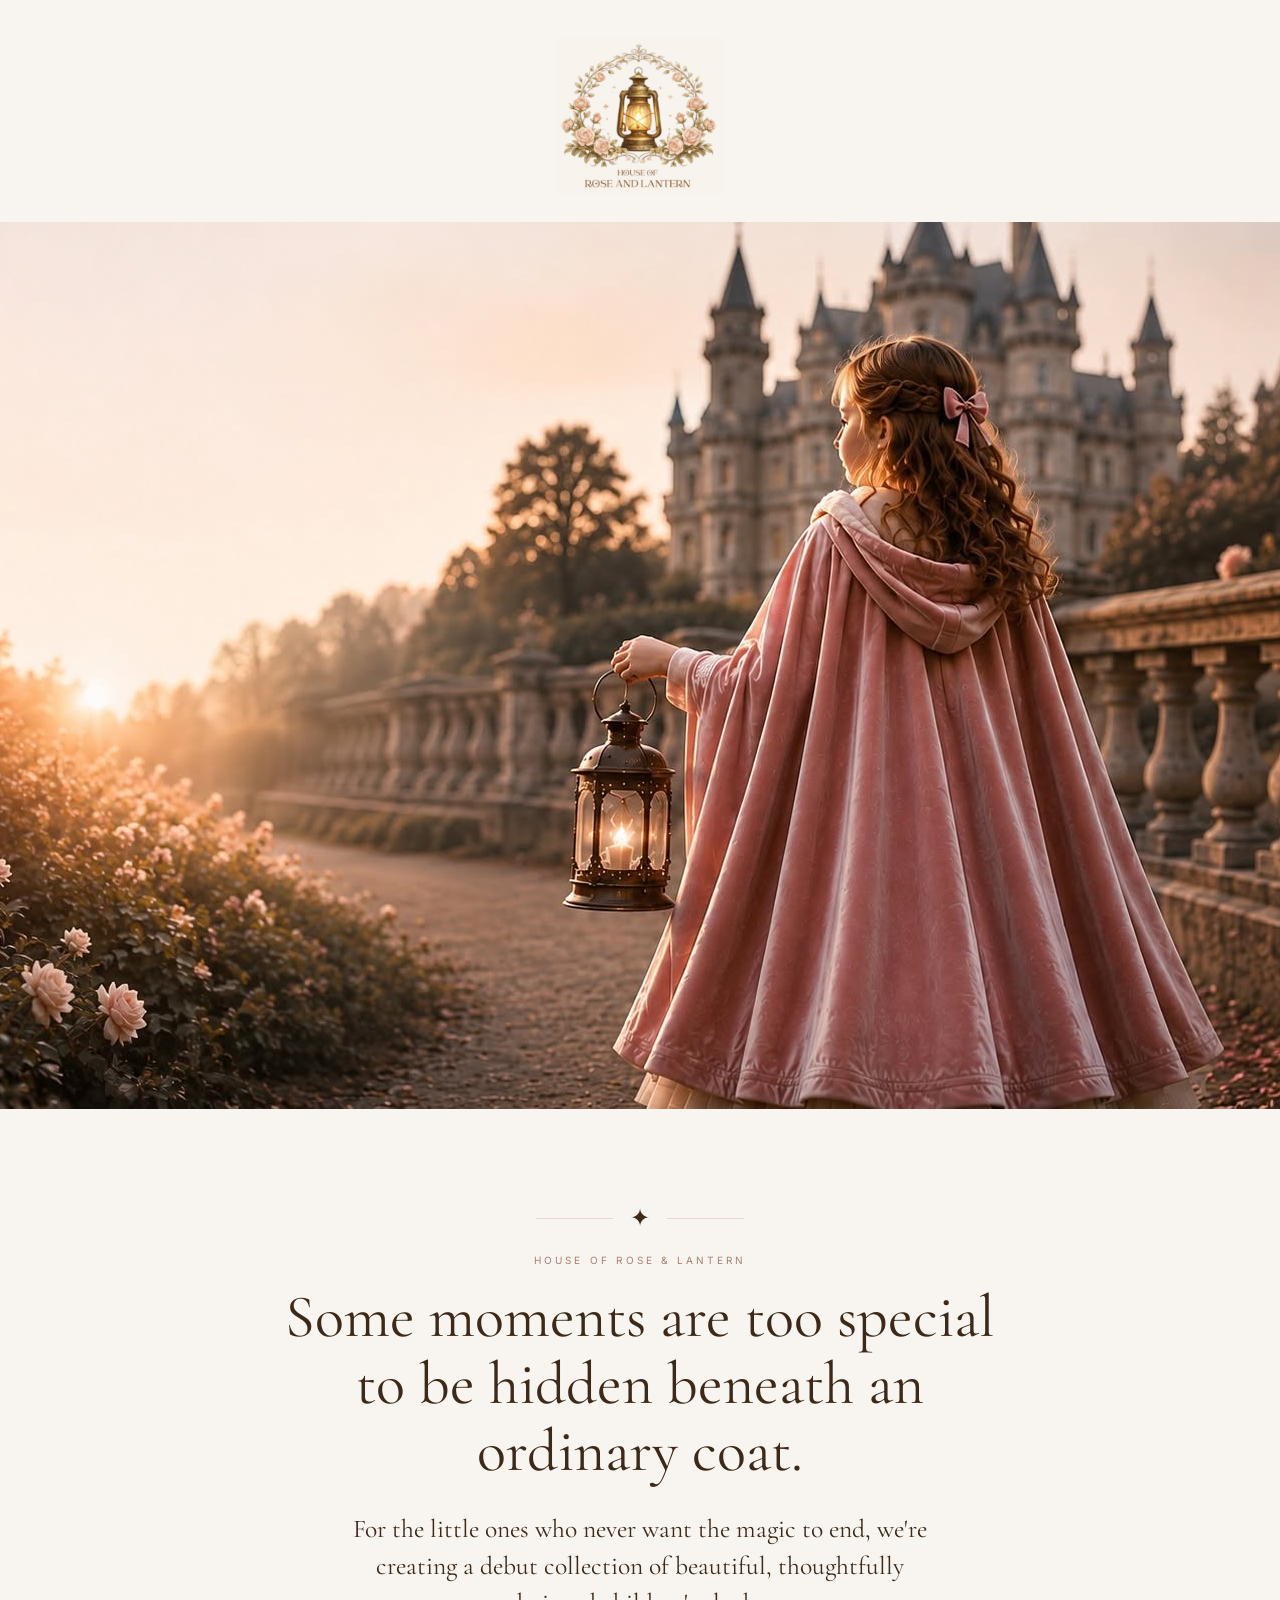
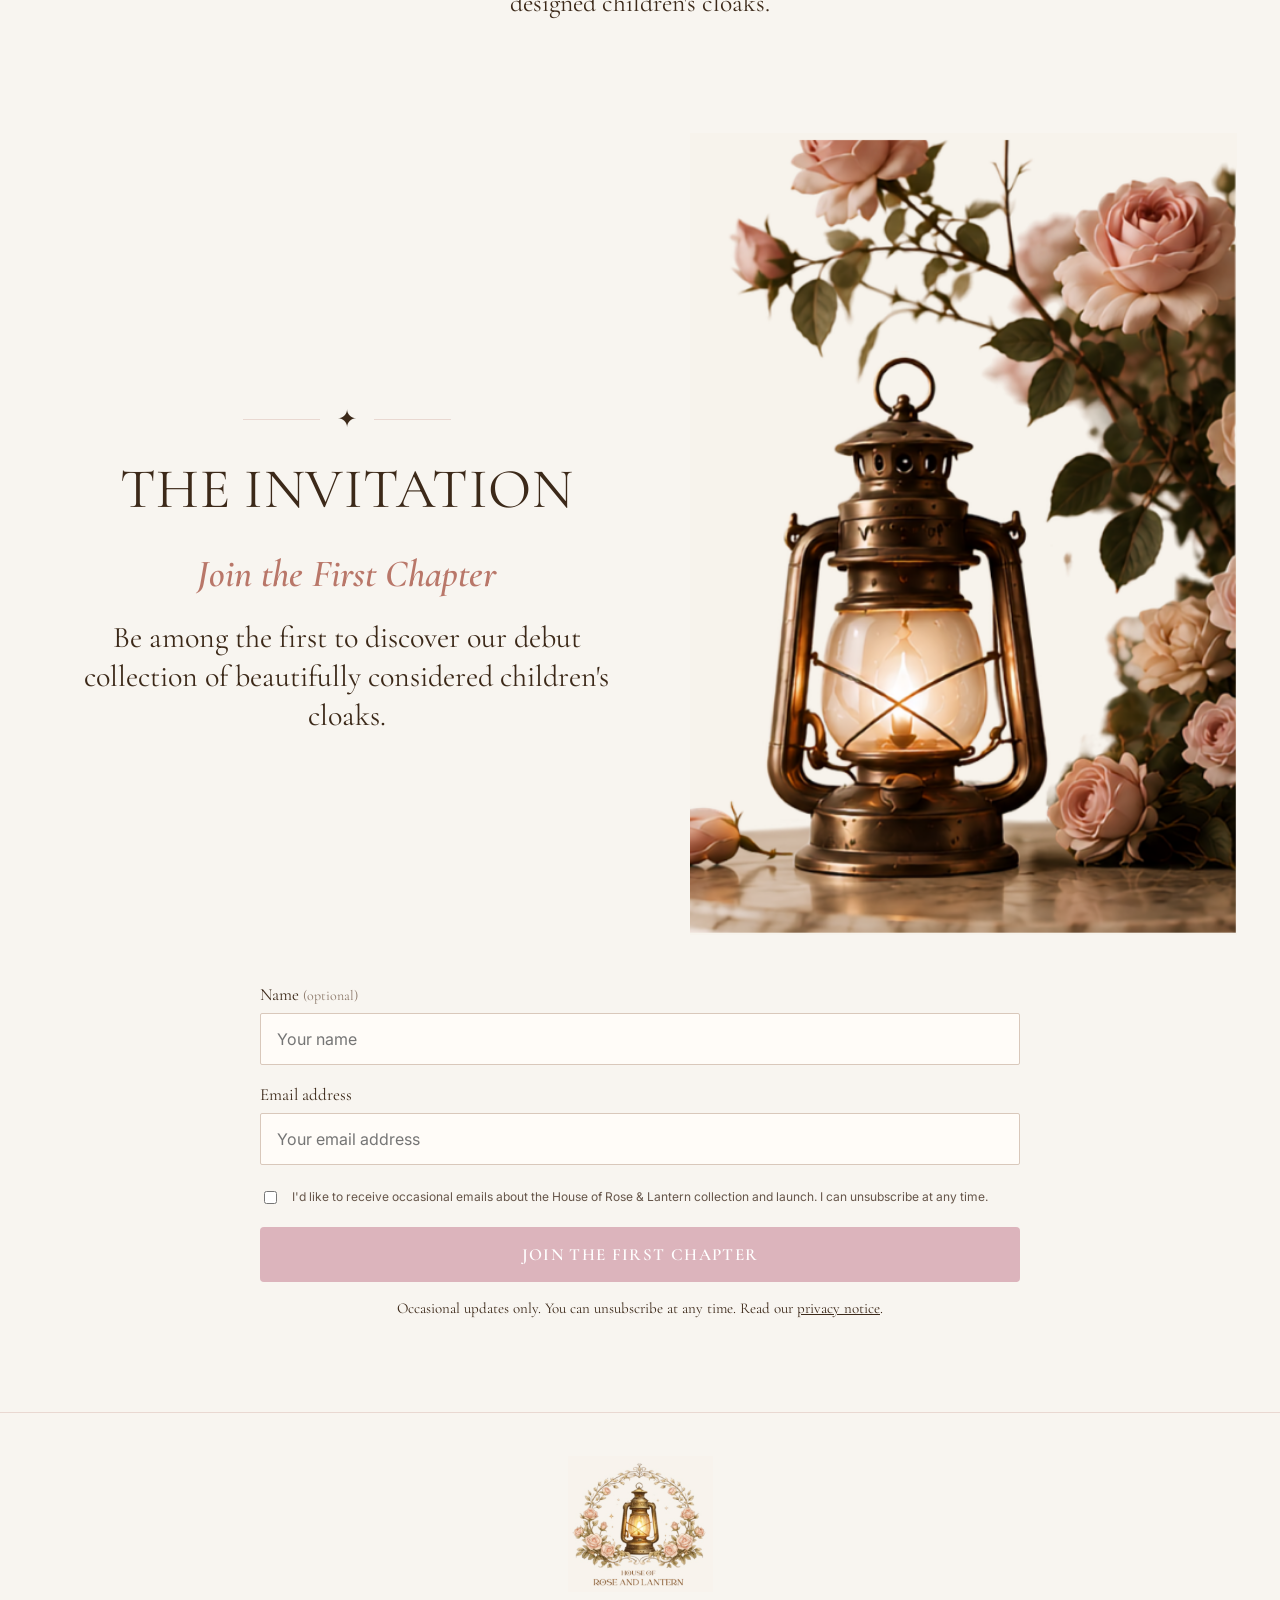
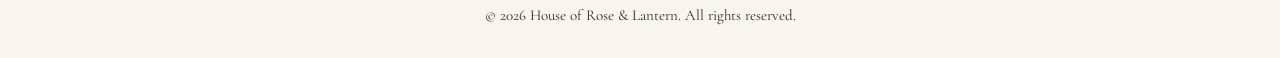
==== index.html @ 9aaefc91 "Add files via upload" ====
<!doctype html>
<html lang="en-GB">
<head>
  <meta charset="utf-8">
  <meta name="viewport" content="width=device-width,initial-scale=1">
  <meta name="theme-color" content="#f8f5f0">
  <meta name="description" content="House of Rose & Lantern. Beautifully considered children's cloaks. Join the First Chapter for news of our debut collection.">
  <meta property="og:title" content="House of Rose & Lantern | Join the First Chapter">
  <meta property="og:description" content="Some moments are too special to be hidden beneath an ordinary coat.">
  <meta property="og:image" content="assets/storybook-cloak.jpg">
  <title>House of Rose & Lantern | The Invitation</title>
  <link rel="preconnect" href="https://fonts.googleapis.com">
  <link rel="preconnect" href="https://fonts.gstatic.com" crossorigin>
  <link href="https://fonts.googleapis.com/css2?family=Cormorant+Garamond:ital,wght@0,400;0,500;0,600;1,500;1,600&family=Inter:wght@300;400;500&display=swap" rel="stylesheet">
  <link rel="stylesheet" href="assets/site.css">
</head>
<body>
  <a class="skip" href="#invitation">Skip to invitation</a>
  <header class="masthead">
    <img class="logo" src="assets/brand-emblem.png" alt="House of Rose and Lantern: a golden lantern framed by roses" width="226" height="211">
  </header>
  <main>
    <section class="hero" aria-label="The Storybook Cloak">
      <img src="assets/storybook-cloak.jpg" alt="A child wearing a flowing dusky pink cloak and holding a glowing lantern in a rose garden at sunset" width="1774" height="887" fetchpriority="high">
    </section>
    <section class="intro" aria-labelledby="moment-heading">
      <div class="eyebrow"><span></span> ✦ <span></span></div>
      <p class="kicker">HOUSE OF ROSE &amp; LANTERN</p>
      <h1 id="moment-heading">Some moments are too special to be hidden beneath an ordinary coat.</h1>
      <p>For the little ones who never want the magic to end, we're creating a debut collection of beautiful, thoughtfully designed children's cloaks.</p>
    </section>
    <section class="invitation" id="invitation" aria-labelledby="invitation-heading">
      <div class="invitation-copy">
        <div class="eyebrow"><span></span> ✦ <span></span></div>
        <h2 id="invitation-heading">THE INVITATION</h2>
        <p class="script">Join the First Chapter</p>
        <p class="invite-description">Be among the first to discover our debut collection of beautifully considered children's cloaks.</p>
      </div>
      <div class="invitation-art">
        <img src="assets/lantern-roses.png" alt="An antique glowing lantern surrounded by blush roses" loading="lazy" width="469" height="688">
      </div>
      <form id="signup-form" class="signup" method="POST" action="https://formspree.io/f/xjywwpwb">
        <div class="fields">
          <label for="name">Name <span class="optional">(optional)</span></label>
          <input id="name" name="name" autocomplete="name" maxlength="120" placeholder="Your name">
          <label for="email">Email address</label>
          <input id="email" name="email" type="email" autocomplete="email" required placeholder="Your email address">
        </div>
        <input type="hidden" name="_subject" value="House of Rose & Lantern | First Chapter sign-up">
        <label class="consent"><input name="consent" type="checkbox" value="yes" required><span>I'd like to receive occasional emails about the House of Rose &amp; Lantern collection and launch. I can unsubscribe at any time.</span></label>
        <button type="submit">JOIN THE FIRST CHAPTER</button>
        <p class="form-message" id="form-message" role="status" aria-live="polite"></p>
        <p class="fine-print">Occasional updates only. You can unsubscribe at any time. Read our <a href="privacy.html">privacy notice</a>.</p>
      </form>
    </section>
  </main>
  <footer>
    <img src="assets/brand-emblem.png" alt="House of Rose and Lantern" width="150" height="140" loading="lazy">
    <p>© <span id="year">2026</span> House of Rose &amp; Lantern. All rights reserved.</p>
  </footer>
  <script src="assets/site.js" defer></script>
</body>
</html>
---- assets/site.css ----
:root{--ivory:#f8f5f0;--ink:#3c2919;--rose:#b97769;--button:#dcb4bc;--line:#e9d8d1}*{box-sizing:border-box}html{scroll-behavior:smooth}body{margin:0;background:var(--ivory);color:var(--ink);font-family:'Cormorant Garamond',Georgia,serif;-webkit-font-smoothing:antialiased}a{color:inherit}a:hover{color:var(--rose)}.skip{position:absolute;top:-80px;left:12px;background:white;padding:12px;z-index:8}.skip:focus{top:10px}.masthead{text-align:center;padding:36px 20px 27px}.logo{display:block;width:170px;height:auto;margin:auto}.hero{position:relative;max-width:1600px;margin:auto}.hero>img{width:100%;display:block;aspect-ratio:2/1;object-fit:cover}.intro{max-width:790px;text-align:center;margin:0 auto;padding:95px 22px 112px}.eyebrow{display:flex;align-items:center;gap:17px;justify-content:center;color:var(--ink);font-size:24px}.eyebrow span{width:77px;border-top:1px solid var(--line)}.kicker{margin:21px 0 17px;letter-spacing:.32em;color:#a77f72;font:400 10px Inter,sans-serif}.intro h1{font-weight:400;font-size:clamp(37px,4.7vw,65px);line-height:1.12;margin:0 0 25px}.intro>p:last-child{font-size:clamp(20px,2vw,27px);line-height:1.45;max-width:600px;margin:auto}.invitation{display:grid;grid-template-columns:minmax(0,1fr) minmax(0,.9fr);max-width:1250px;margin:auto;padding:0 28px 95px;column-gap:40px}.invitation-copy{text-align:center;padding:72px 0 0;align-self:center}.invitation h2{font-weight:400;font-size:clamp(37px,4.4vw,67px);letter-spacing:.01em;margin:21px 0 28px}.script{color:var(--rose);font-size:clamp(29px,3vw,43px);font-style:italic;font-weight:600;margin:0 0 21px}.invite-description{font-size:clamp(24px,2.35vw,33px);line-height:1.3;max-width:560px;margin:0 auto}.invitation-art{align-self:stretch;overflow:hidden;min-height:430px}.invitation-art img{width:100%;height:100%;object-fit:cover;display:block}.signup{grid-column:1/-1;width:min(760px,100%);margin:38px auto 0}.fields{display:grid;gap:8px}.fields label{font-size:17px;margin-top:11px}.optional{font-size:14px;color:#8c796a}.fields input{background:#fffcf8;border:1px solid #d9c8bb;border-radius:2px;padding:15px 16px;color:var(--ink);font:16px Inter,sans-serif;outline-offset:3px;width:100%}.fields input:focus{outline:2px solid var(--rose)}.consent{display:flex;gap:12px;align-items:start;font:12px/1.7 Inter,sans-serif;color:#66564a;margin:22px 0 20px}.consent input{margin-top:4px;accent-color:#a77674;flex:none}.signup button{border:0;border-radius:4px;background:var(--button);color:white;display:block;width:100%;padding:17px 15px;cursor:pointer;font:600 17px 'Cormorant Garamond',serif;letter-spacing:.08em}.signup button:hover{background:#c9949d}.signup button:focus-visible{outline:2px solid var(--ink);outline-offset:3px}.form-message{font:13px/1.6 Inter,sans-serif;text-align:center;min-height:0}.fine-print{text-align:center;font-size:15px;margin:17px 0 0}footer{border-top:1px solid var(--line);text-align:center;padding:43px 20px 34px}footer img{display:block;width:145px;height:auto;margin:0 auto 14px}footer p{font-size:15px;margin:0}@media(max-width:730px){.masthead{padding:18px 15px}.logo{width:140px}.hero>img{aspect-ratio:4/5;object-position:60%}.intro{padding:70px 22px 77px}.invitation{display:flex;flex-direction:column;gap:0;padding:0 20px 68px}.invitation-copy{padding:10px 0 31px}.invitation h2{margin:12px 0 19px}.invitation-art{min-height:0;max-height:350px}.invitation-art img{height:350px;object-position:center 50%}.signup{margin:26px 0 0}.intro h1{font-size:clamp(37px,9vw,53px)}}
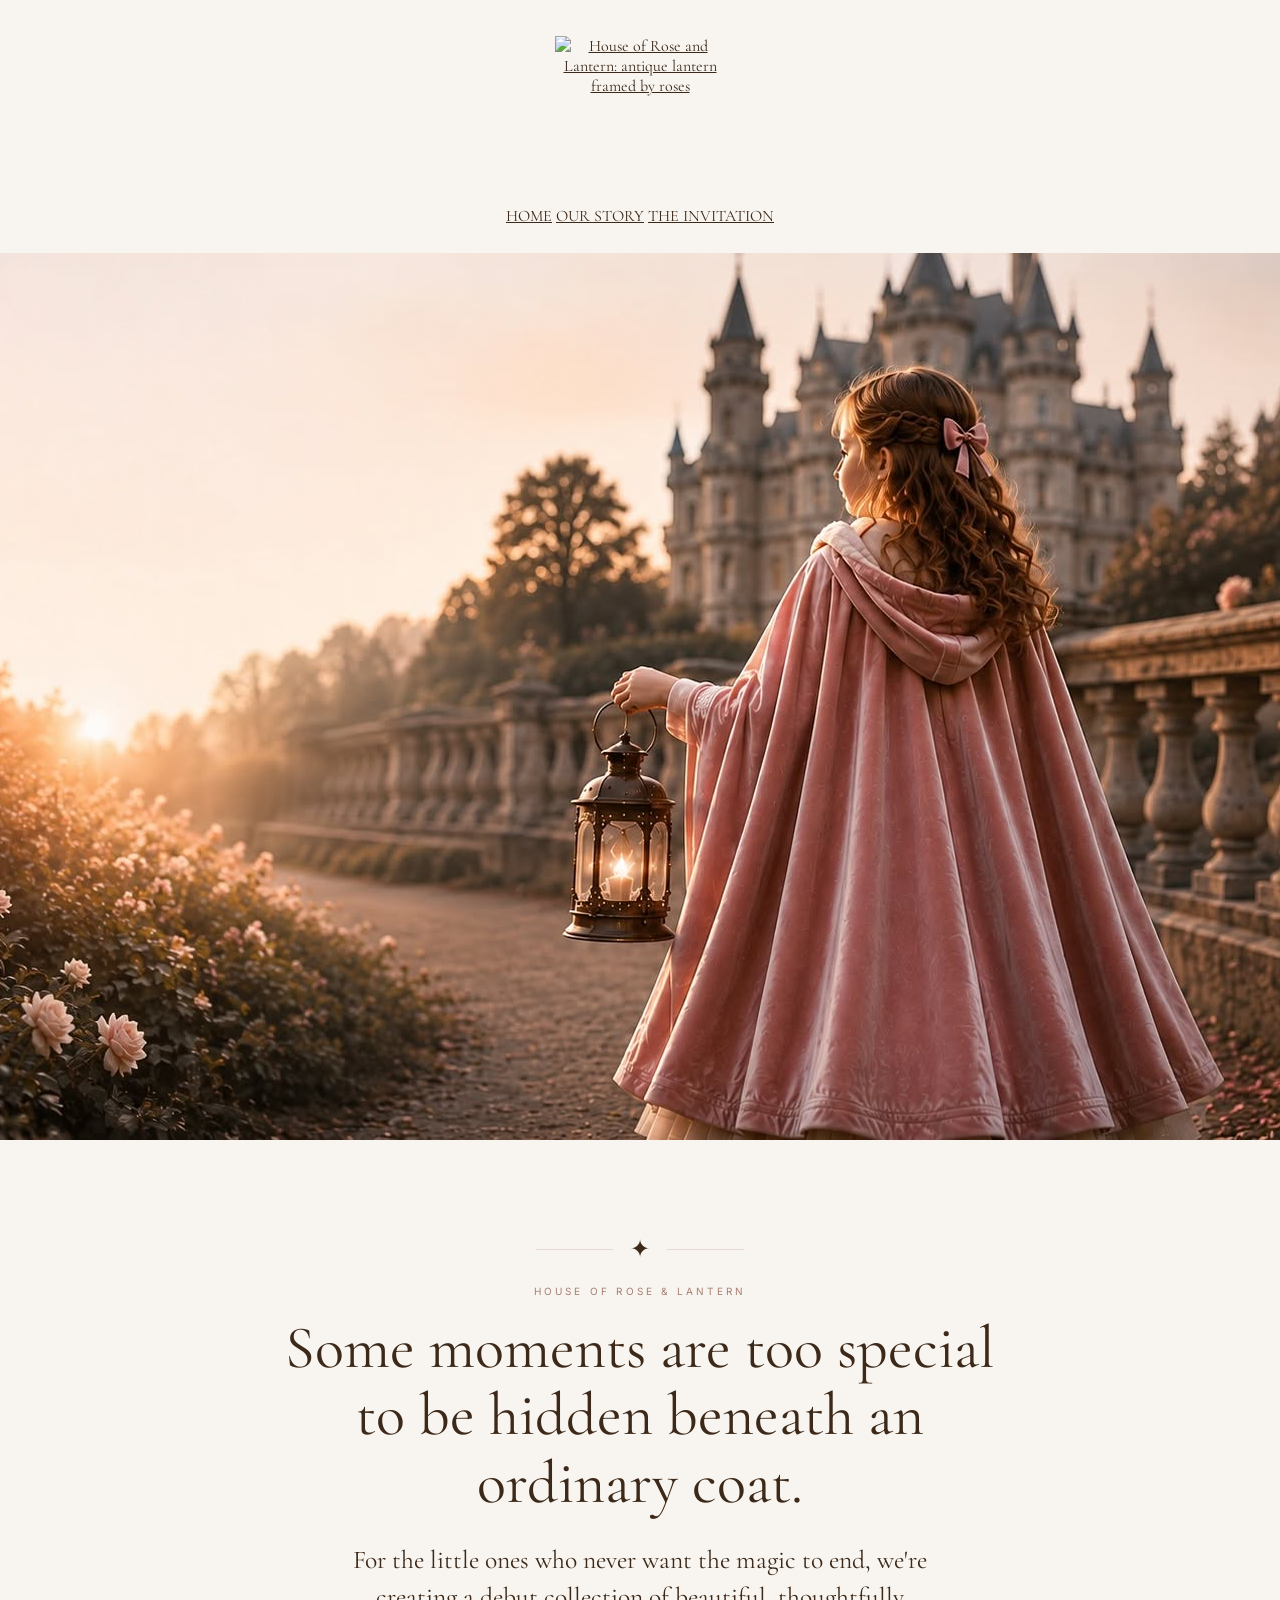
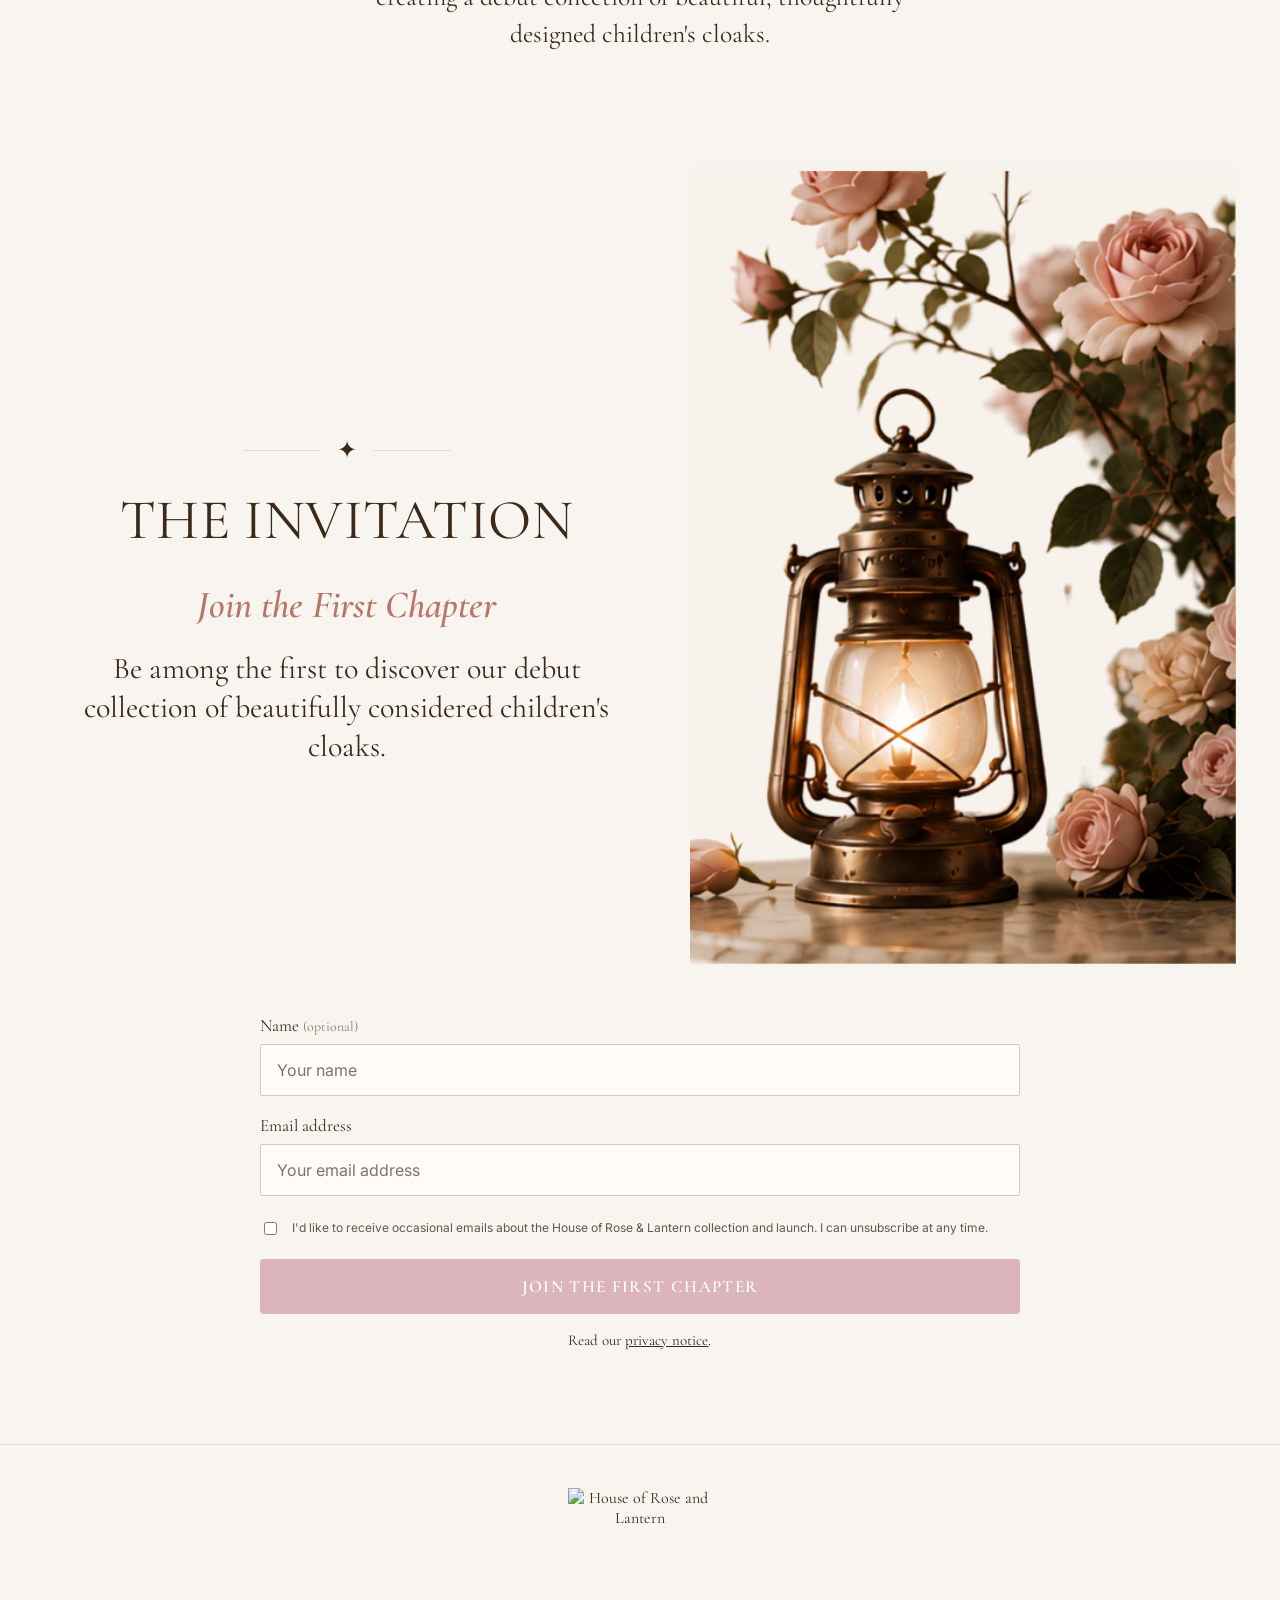
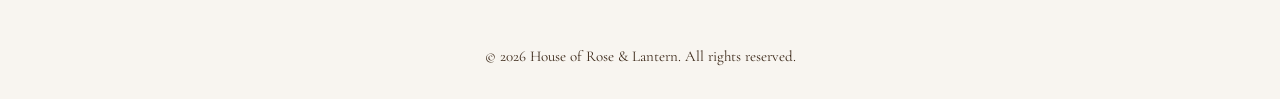
==== commit 8a760b48: "Add files via upload" ====
--- a/index.html
+++ b/index.html
@@ -14,16 +14,23 @@
   <link href="https://fonts.googleapis.com/css2?family=Cormorant+Garamond:ital,wght@0,400;0,500;0,600;1,500;1,600&family=Inter:wght@300;400;500&display=swap" rel="stylesheet">
   <link rel="stylesheet" href="assets/site.css">
 </head>
-<body>
+<body id="top">
   <a class="skip" href="#invitation">Skip to invitation</a>
   <header class="masthead">
-    <img class="logo" src="assets/brand-emblem.png" alt="House of Rose and Lantern: a golden lantern framed by roses" width="226" height="211">
+    <a class="brand-link" href="#top" aria-label="House of Rose &amp; Lantern, back to top">
+      <img class="logo" src="assets/brand-logo.png" alt="House of Rose and Lantern: antique lantern framed by roses" width="820" height="820">
+    </a>
+    <nav class="main-nav" aria-label="Main navigation">
+      <a href="#top">HOME</a>
+      <a href="#story">OUR STORY</a>
+      <a href="#invitation">THE INVITATION</a>
+    </nav>
   </header>
   <main>
     <section class="hero" aria-label="The Storybook Cloak">
       <img src="assets/storybook-cloak.jpg" alt="A child wearing a flowing dusky pink cloak and holding a glowing lantern in a rose garden at sunset" width="1774" height="887" fetchpriority="high">
     </section>
-    <section class="intro" aria-labelledby="moment-heading">
+    <section class="intro" id="story" aria-labelledby="moment-heading">
       <div class="eyebrow"><span></span> ✦ <span></span></div>
       <p class="kicker">HOUSE OF ROSE &amp; LANTERN</p>
       <h1 id="moment-heading">Some moments are too special to be hidden beneath an ordinary coat.</h1>
@@ -50,12 +57,12 @@
         <label class="consent"><input name="consent" type="checkbox" value="yes" required><span>I'd like to receive occasional emails about the House of Rose &amp; Lantern collection and launch. I can unsubscribe at any time.</span></label>
         <button type="submit">JOIN THE FIRST CHAPTER</button>
         <p class="form-message" id="form-message" role="status" aria-live="polite"></p>
-        <p class="fine-print">Occasional updates only. You can unsubscribe at any time. Read our <a href="privacy.html">privacy notice</a>.</p>
+        <p class="fine-print">Read our <a href="privacy.html">privacy notice</a>.</p>
       </form>
     </section>
   </main>
   <footer>
-    <img src="assets/brand-emblem.png" alt="House of Rose and Lantern" width="150" height="140" loading="lazy">
+    <img src="assets/brand-logo.png" alt="House of Rose and Lantern" width="820" height="820" loading="lazy">
     <p>© <span id="year">2026</span> House of Rose &amp; Lantern. All rights reserved.</p>
   </footer>
   <script src="assets/site.js" defer></script>
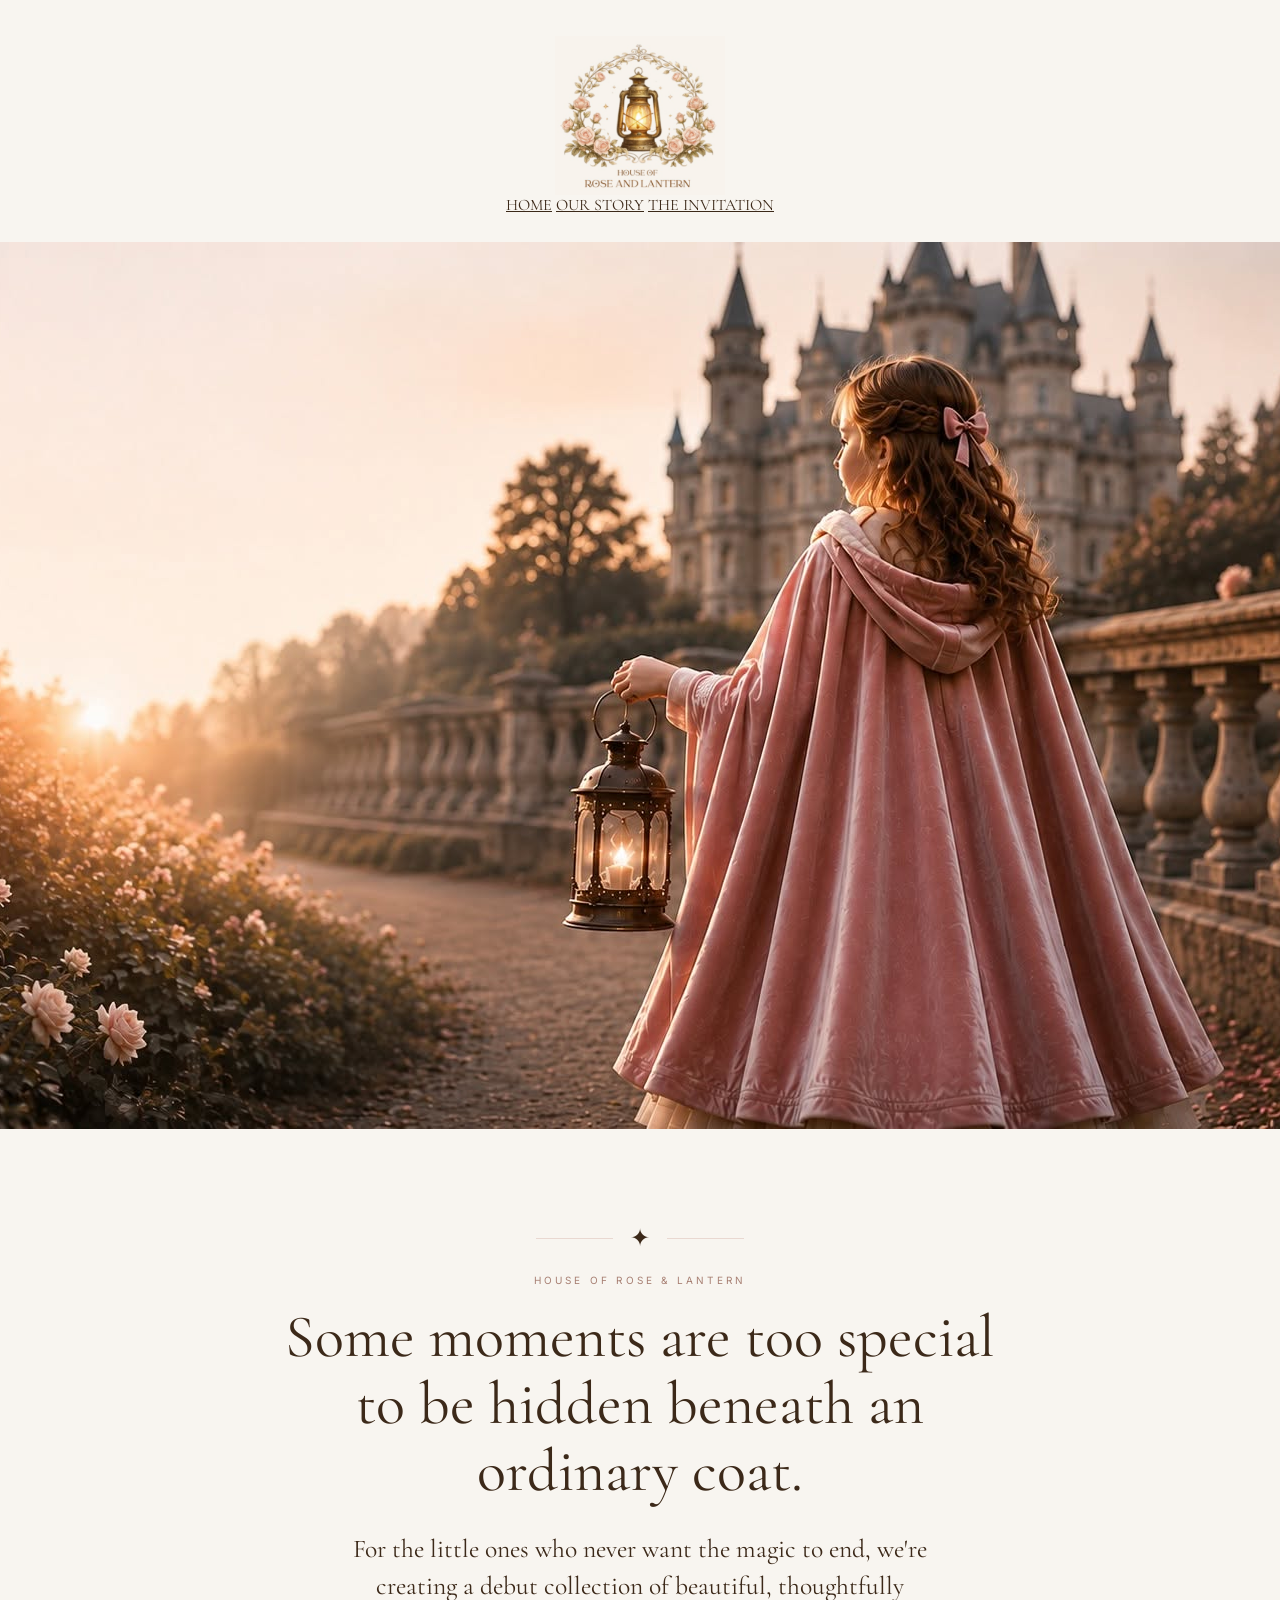
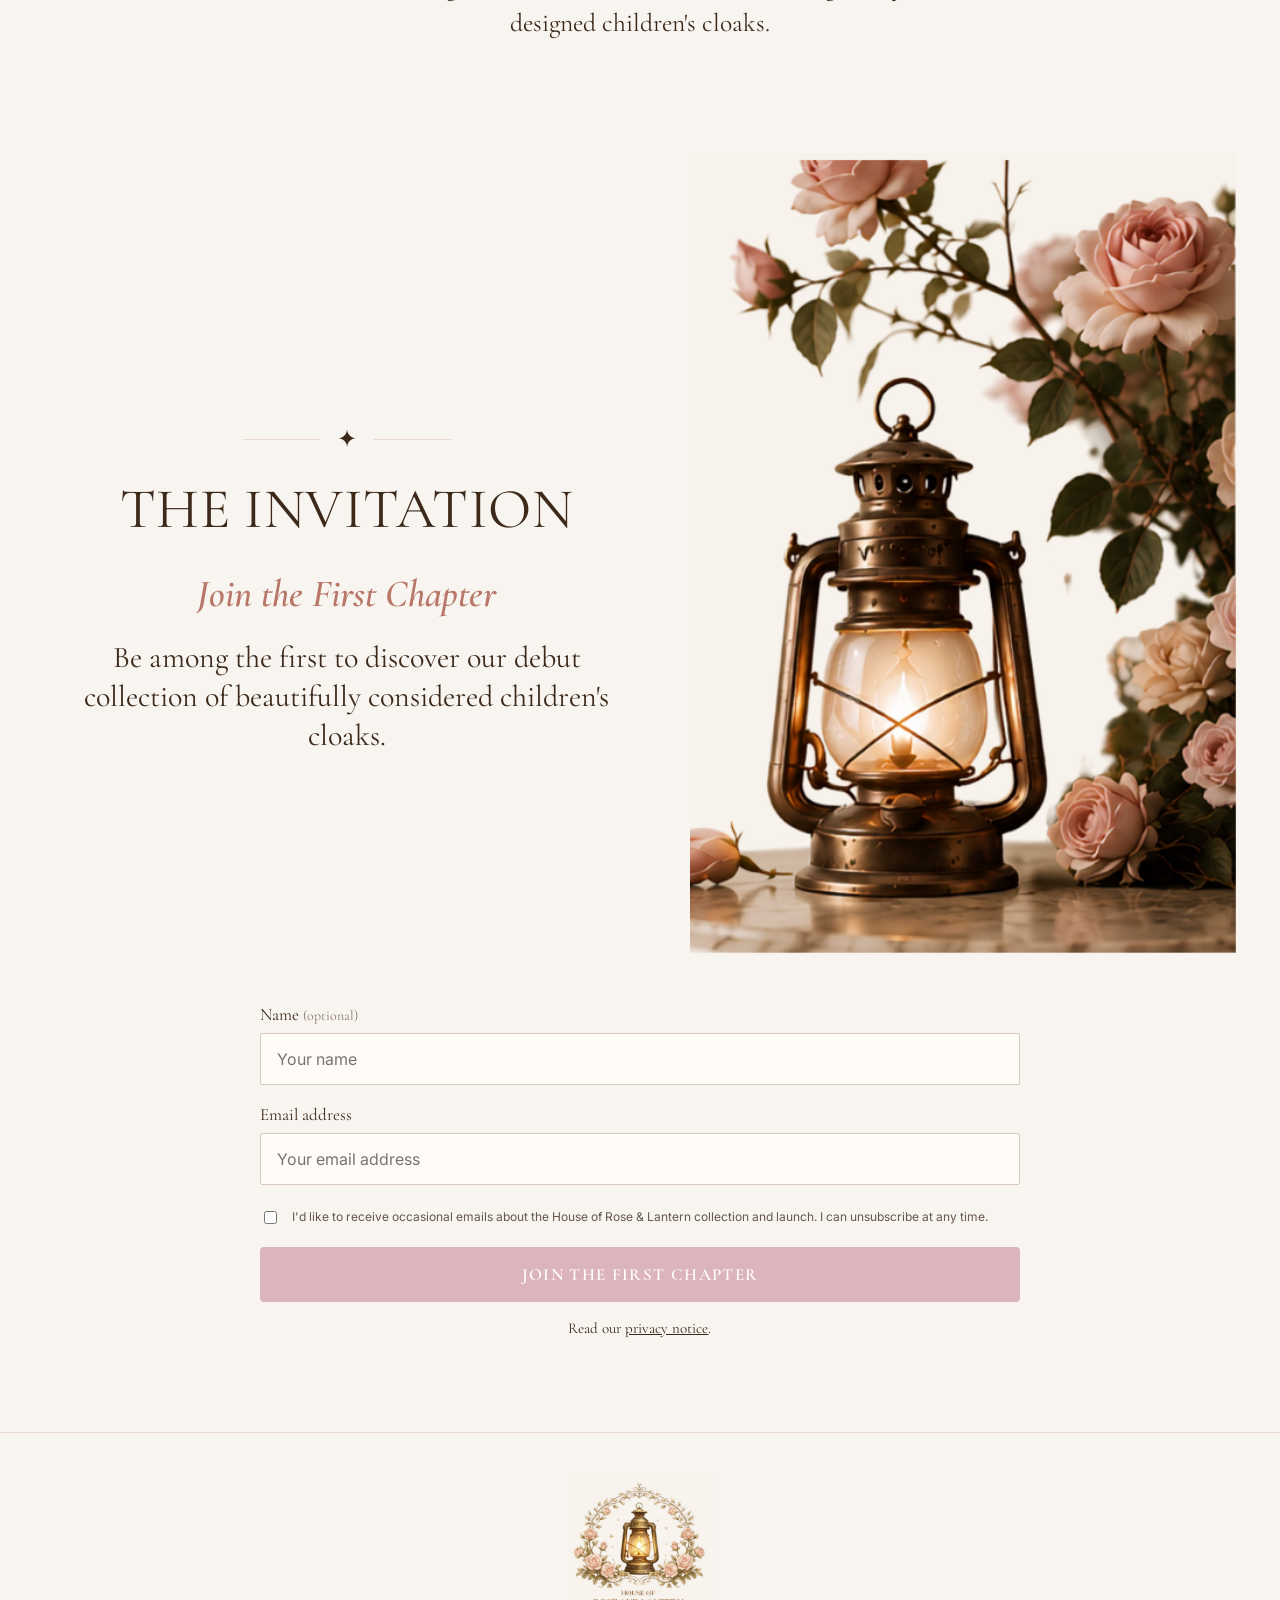
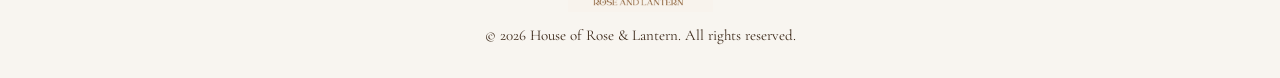
==== commit 2369289e: "Add files via upload site revision with new menu and header logo" ====
--- a/index.html
+++ b/index.html
@@ -18,7 +18,7 @@
   <a class="skip" href="#invitation">Skip to invitation</a>
   <header class="masthead">
     <a class="brand-link" href="#top" aria-label="House of Rose &amp; Lantern, back to top">
-      <img class="logo" src="assets/brand-logo.png" alt="House of Rose and Lantern: antique lantern framed by roses" width="820" height="820">
+      <img class="logo" src="assets/brand-emblem.png" alt="House of Rose and Lantern: antique lantern framed by roses" width="820" height="820">
     </a>
     <nav class="main-nav" aria-label="Main navigation">
       <a href="#top">HOME</a>
@@ -62,7 +62,7 @@
     </section>
   </main>
   <footer>
-    <img src="assets/brand-logo.png" alt="House of Rose and Lantern" width="820" height="820" loading="lazy">
+    <img src="assets/brand-emblem.png" alt="House of Rose and Lantern" width="820" height="820" loading="lazy">
     <p>© <span id="year">2026</span> House of Rose &amp; Lantern. All rights reserved.</p>
   </footer>
   <script src="assets/site.js" defer></script>
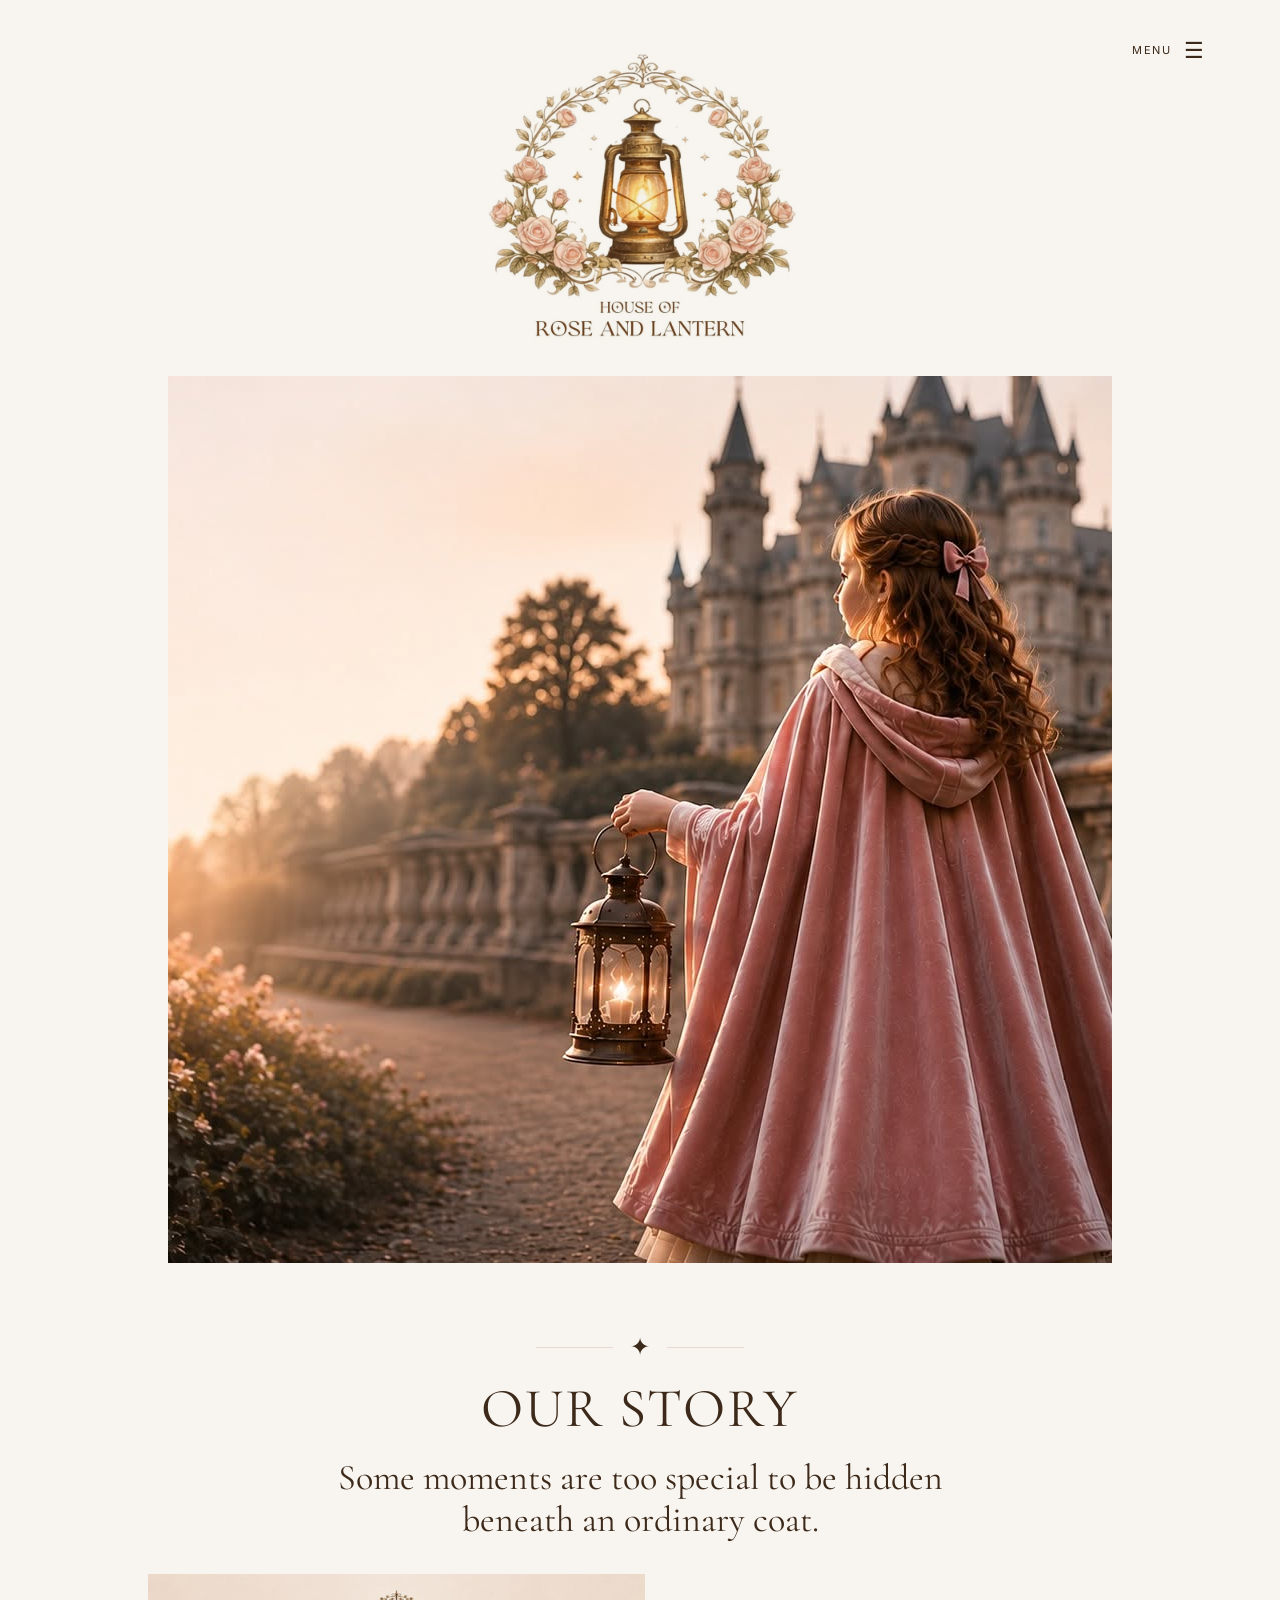
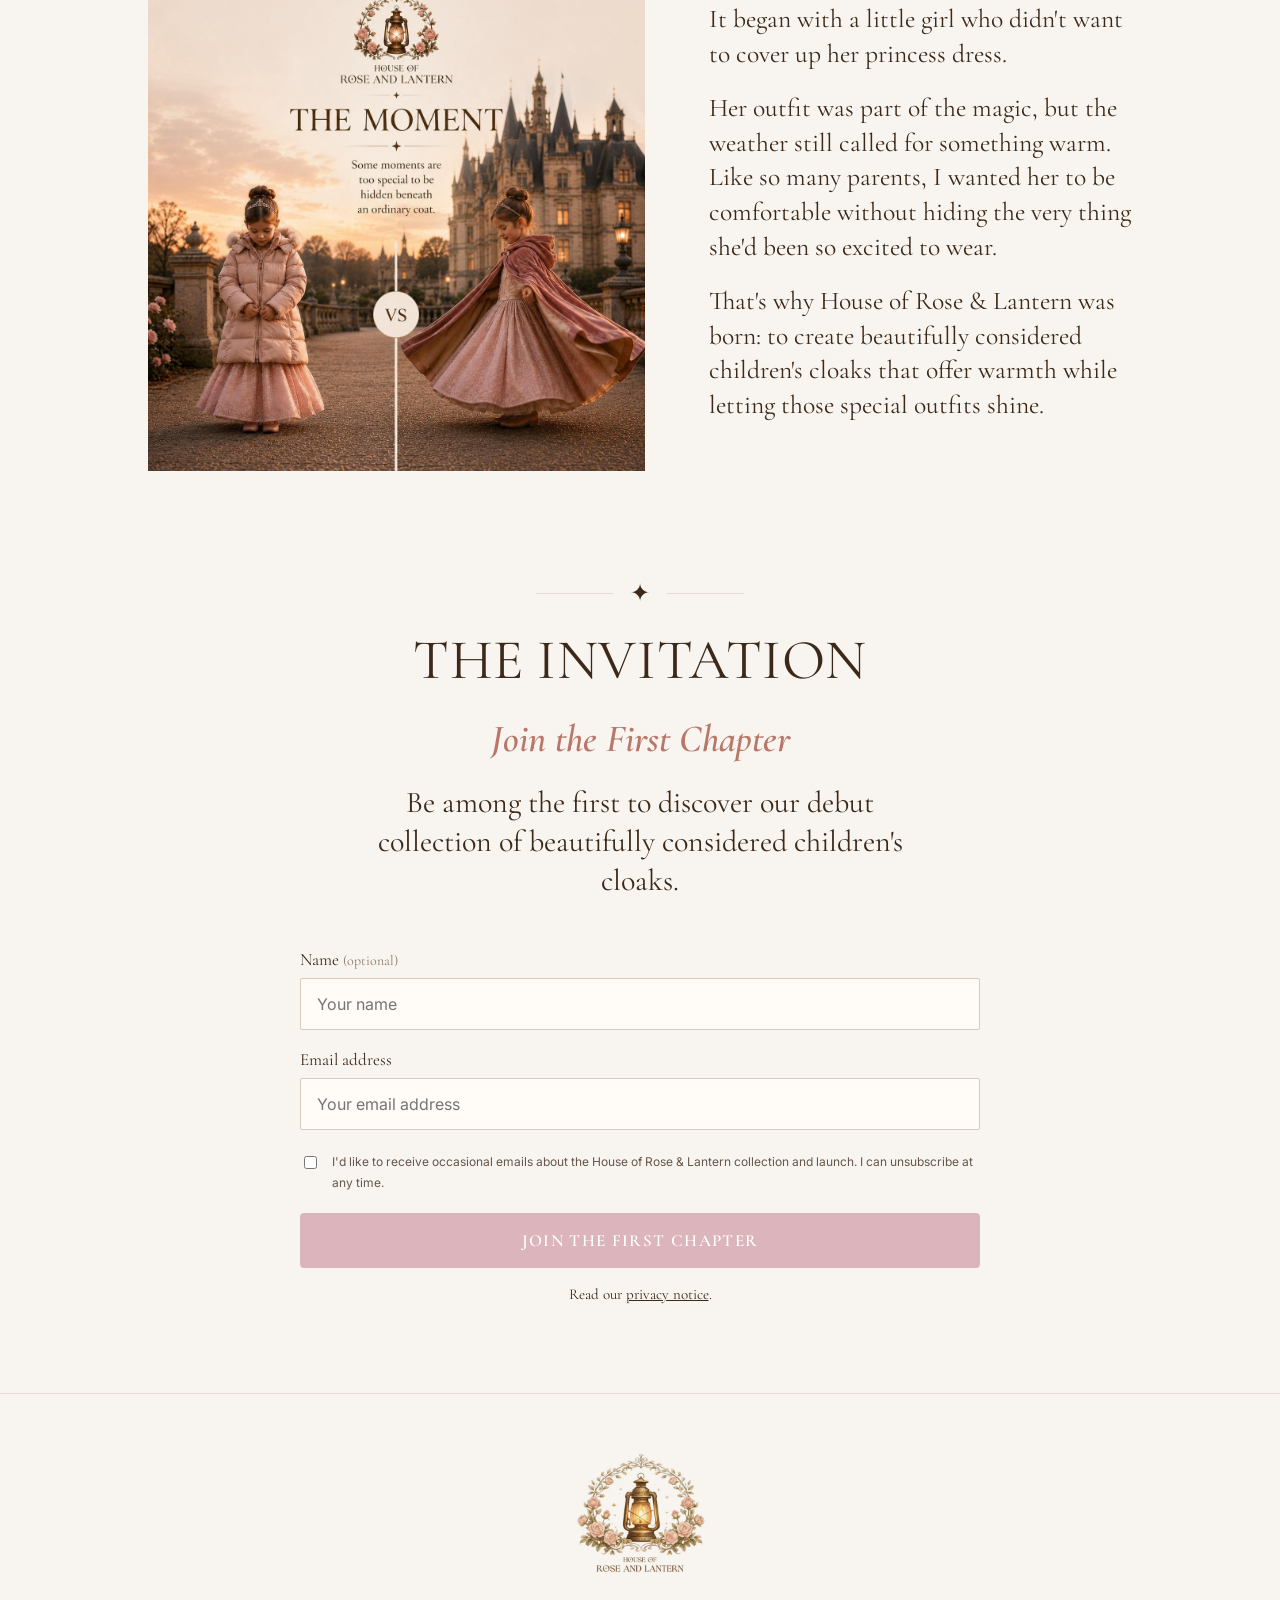
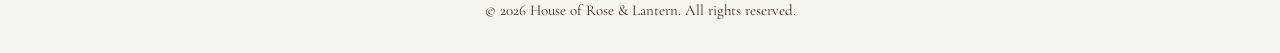
==== commit 69e7a8bb: "Add files via upload Full update" ====
--- a/index.html
+++ b/index.html
@@ -17,24 +17,35 @@
 <body id="top">
   <a class="skip" href="#invitation">Skip to invitation</a>
   <header class="masthead">
+    <details class="menu-dropdown">
+      <summary aria-label="Open navigation menu"><span>MENU</span><span class="menu-symbol" aria-hidden="true">☰</span></summary>
+      <nav aria-label="Main navigation">
+        <a href="#top">HOME</a>
+        <a href="#story">OUR STORY</a>
+        <a href="#invitation">THE INVITATION</a>
+        <a href="privacy.html">PRIVACY NOTICE</a>
+      </nav>
+    </details>
     <a class="brand-link" href="#top" aria-label="House of Rose &amp; Lantern, back to top">
-      <img class="logo" src="assets/brand-emblem.png" alt="House of Rose and Lantern: antique lantern framed by roses" width="820" height="820">
+      <img class="logo" src="assets/brand-original.jpg" alt="House of Rose and Lantern original floral lantern logo" width="900" height="900">
     </a>
-    <nav class="main-nav" aria-label="Main navigation">
-      <a href="#top">HOME</a>
-      <a href="#story">OUR STORY</a>
-      <a href="#invitation">THE INVITATION</a>
-    </nav>
   </header>
   <main>
     <section class="hero" aria-label="The Storybook Cloak">
       <img src="assets/storybook-cloak.jpg" alt="A child wearing a flowing dusky pink cloak and holding a glowing lantern in a rose garden at sunset" width="1774" height="887" fetchpriority="high">
     </section>
-    <section class="intro" id="story" aria-labelledby="moment-heading">
-      <div class="eyebrow"><span></span> ✦ <span></span></div>
-      <p class="kicker">HOUSE OF ROSE &amp; LANTERN</p>
-      <h1 id="moment-heading">Some moments are too special to be hidden beneath an ordinary coat.</h1>
-      <p>For the little ones who never want the magic to end, we're creating a debut collection of beautiful, thoughtfully designed children's cloaks.</p>
+    <section class="intro" id="story" aria-labelledby="story-heading">
+      <div class="eyebrow" aria-hidden="true"><span></span> ✦ <span></span></div>
+      <h1 id="story-heading">OUR STORY</h1>
+      <p class="story-lead">Some moments are too special to be hidden beneath an ordinary coat.</p>
+      <div class="story-content">
+        <img src="assets/coat-vs-cloak.jpg" alt="The same magical occasion, showing the difference between covering a special dress with a winter coat and wearing a flowing Storybook Cloak" loading="lazy" width="1254" height="1254">
+        <div class="story-text">
+          <p>It began with a little girl who didn't want to cover up her princess dress.</p>
+          <p>Her outfit was part of the magic, but the weather still called for something warm. Like so many parents, I wanted her to be comfortable without hiding the very thing she'd been so excited to wear.</p>
+          <p>That's why House of Rose &amp; Lantern was born: to create beautifully considered children's cloaks that offer warmth while letting those special outfits shine.</p>
+        </div>
+      </div>
     </section>
     <section class="invitation" id="invitation" aria-labelledby="invitation-heading">
       <div class="invitation-copy">
@@ -43,9 +54,7 @@
         <p class="script">Join the First Chapter</p>
         <p class="invite-description">Be among the first to discover our debut collection of beautifully considered children's cloaks.</p>
       </div>
-      <div class="invitation-art">
-        <img src="assets/lantern-roses.png" alt="An antique glowing lantern surrounded by blush roses" loading="lazy" width="469" height="688">
-      </div>
+
       <form id="signup-form" class="signup" method="POST" action="https://formspree.io/f/xjywwpwb">
         <div class="fields">
           <label for="name">Name <span class="optional">(optional)</span></label>
@@ -62,7 +71,7 @@
     </section>
   </main>
   <footer>
-    <img src="assets/brand-emblem.png" alt="House of Rose and Lantern" width="820" height="820" loading="lazy">
+    <img src="assets/brand-original.jpg" alt="House of Rose and Lantern" width="900" height="900" loading="lazy">
     <p>© <span id="year">2026</span> House of Rose &amp; Lantern. All rights reserved.</p>
   </footer>
   <script src="assets/site.js" defer></script>
--- a/assets/site.css
+++ b/assets/site.css
@@ -1 +1,43 @@
-:root{--ivory:#f8f5f0;--ink:#3c2919;--rose:#b97769;--button:#dcb4bc;--line:#e9d8d1}*{box-sizing:border-box}html{scroll-behavior:smooth}body{margin:0;background:var(--ivory);color:var(--ink);font-family:'Cormorant Garamond',Georgia,serif;-webkit-font-smoothing:antialiased}a{color:inherit}a:hover{color:var(--rose)}.skip{position:absolute;top:-80px;left:12px;background:white;padding:12px;z-index:8}.skip:focus{top:10px}.masthead{text-align:center;padding:36px 20px 27px}.logo{display:block;width:170px;height:auto;margin:auto}.hero{position:relative;max-width:1600px;margin:auto}.hero>img{width:100%;display:block;aspect-ratio:2/1;object-fit:cover}.intro{max-width:790px;text-align:center;margin:0 auto;padding:95px 22px 112px}.eyebrow{display:flex;align-items:center;gap:17px;justify-content:center;color:var(--ink);font-size:24px}.eyebrow span{width:77px;border-top:1px solid var(--line)}.kicker{margin:21px 0 17px;letter-spacing:.32em;color:#a77f72;font:400 10px Inter,sans-serif}.intro h1{font-weight:400;font-size:clamp(37px,4.7vw,65px);line-height:1.12;margin:0 0 25px}.intro>p:last-child{font-size:clamp(20px,2vw,27px);line-height:1.45;max-width:600px;margin:auto}.invitation{display:grid;grid-template-columns:minmax(0,1fr) minmax(0,.9fr);max-width:1250px;margin:auto;padding:0 28px 95px;column-gap:40px}.invitation-copy{text-align:center;padding:72px 0 0;align-self:center}.invitation h2{font-weight:400;font-size:clamp(37px,4.4vw,67px);letter-spacing:.01em;margin:21px 0 28px}.script{color:var(--rose);font-size:clamp(29px,3vw,43px);font-style:italic;font-weight:600;margin:0 0 21px}.invite-description{font-size:clamp(24px,2.35vw,33px);line-height:1.3;max-width:560px;margin:0 auto}.invitation-art{align-self:stretch;overflow:hidden;min-height:430px}.invitation-art img{width:100%;height:100%;object-fit:cover;display:block}.signup{grid-column:1/-1;width:min(760px,100%);margin:38px auto 0}.fields{display:grid;gap:8px}.fields label{font-size:17px;margin-top:11px}.optional{font-size:14px;color:#8c796a}.fields input{background:#fffcf8;border:1px solid #d9c8bb;border-radius:2px;padding:15px 16px;color:var(--ink);font:16px Inter,sans-serif;outline-offset:3px;width:100%}.fields input:focus{outline:2px solid var(--rose)}.consent{display:flex;gap:12px;align-items:start;font:12px/1.7 Inter,sans-serif;color:#66564a;margin:22px 0 20px}.consent input{margin-top:4px;accent-color:#a77674;flex:none}.signup button{border:0;border-radius:4px;background:var(--button);color:white;display:block;width:100%;padding:17px 15px;cursor:pointer;font:600 17px 'Cormorant Garamond',serif;letter-spacing:.08em}.signup button:hover{background:#c9949d}.signup button:focus-visible{outline:2px solid var(--ink);outline-offset:3px}.form-message{font:13px/1.6 Inter,sans-serif;text-align:center;min-height:0}.fine-print{text-align:center;font-size:15px;margin:17px 0 0}footer{border-top:1px solid var(--line);text-align:center;padding:43px 20px 34px}footer img{display:block;width:145px;height:auto;margin:0 auto 14px}footer p{font-size:15px;margin:0}@media(max-width:730px){.masthead{padding:18px 15px}.logo{width:140px}.hero>img{aspect-ratio:4/5;object-position:60%}.intro{padding:70px 22px 77px}.invitation{display:flex;flex-direction:column;gap:0;padding:0 20px 68px}.invitation-copy{padding:10px 0 31px}.invitation h2{margin:12px 0 19px}.invitation-art{min-height:0;max-height:350px}.invitation-art img{height:350px;object-position:center 50%}.signup{margin:26px 0 0}.intro h1{font-size:clamp(37px,9vw,53px)}}
+:root{--ivory:#f8f5f0;--ink:#3c2919;--rose:#b97769;--button:#dcb4bc;--line:#e9d8d1}*{box-sizing:border-box}html{scroll-behavior:smooth}body{margin:0;background:var(--ivory);color:var(--ink);font-family:'Cormorant Garamond',Georgia,serif;-webkit-font-smoothing:antialiased}a{color:inherit}a:hover{color:var(--rose)}.skip{position:absolute;top:-80px;left:12px;background:white;padding:12px;z-index:8}.skip:focus{top:10px}.masthead{text-align:center;padding:20px 20px 0}.brand-link{display:inline-block;line-height:0}.logo{display:block;width:clamp(250px,28vw,340px);height:auto;margin:auto}.main-nav{display:flex;justify-content:center;align-items:center;gap:clamp(34px,6vw,90px);border-top:1px solid var(--line);padding:18px 16px 20px;margin:12px auto 0;max-width:980px;flex-wrap:wrap}.main-nav a{text-decoration:none;font:500 11px Inter,sans-serif;letter-spacing:.22em;transition:color .2s}.main-nav a:hover,.main-nav a:focus-visible{color:var(--rose);text-decoration:underline;text-underline-offset:5px}.hero{position:relative;max-width:1120px;margin:18px auto 0;padding:0 20px}.hero>img{width:100%;display:block;aspect-ratio:16/7;object-fit:cover;object-position:center 45%;border-radius:2px}.intro{max-width:790px;text-align:center;margin:0 auto;padding:95px 22px 112px}.eyebrow{display:flex;align-items:center;gap:17px;justify-content:center;color:var(--ink);font-size:24px}.eyebrow span{width:77px;border-top:1px solid var(--line)}.kicker{margin:21px 0 17px;letter-spacing:.32em;color:#a77f72;font:400 10px Inter,sans-serif}.intro h1{font-weight:400;font-size:clamp(37px,4.7vw,65px);line-height:1.12;margin:0 0 25px}.intro>p:last-child{font-size:clamp(20px,2vw,27px);line-height:1.45;max-width:600px;margin:auto}.invitation{display:grid;grid-template-columns:minmax(0,1fr) minmax(0,.9fr);max-width:1250px;margin:auto;padding:0 28px 95px;column-gap:40px}.invitation-copy{text-align:center;padding:72px 0 0;align-self:center}.invitation h2{font-weight:400;font-size:clamp(37px,4.4vw,67px);letter-spacing:.01em;margin:21px 0 28px}.script{color:var(--rose);font-size:clamp(29px,3vw,43px);font-style:italic;font-weight:600;margin:0 0 21px}.invite-description{font-size:clamp(24px,2.35vw,33px);line-height:1.3;max-width:560px;margin:0 auto}.invitation-art{align-self:stretch;overflow:hidden;min-height:430px}.invitation-art img{width:100%;height:100%;object-fit:cover;display:block}.signup{grid-column:1/-1;width:min(760px,100%);margin:38px auto 0}.fields{display:grid;gap:8px}.fields label{font-size:17px;margin-top:11px}.optional{font-size:14px;color:#8c796a}.fields input{background:#fffcf8;border:1px solid #d9c8bb;border-radius:2px;padding:15px 16px;color:var(--ink);font:16px Inter,sans-serif;outline-offset:3px;width:100%}.fields input:focus{outline:2px solid var(--rose)}.consent{display:flex;gap:12px;align-items:start;font:12px/1.7 Inter,sans-serif;color:#66564a;margin:22px 0 20px}.consent input{margin-top:4px;accent-color:#a77674;flex:none}.signup button{border:0;border-radius:4px;background:var(--button);color:white;display:block;width:100%;padding:17px 15px;cursor:pointer;font:600 17px 'Cormorant Garamond',serif;letter-spacing:.08em}.signup button:hover{background:#c9949d}.signup button:focus-visible{outline:2px solid var(--ink);outline-offset:3px}.form-message{font:13px/1.6 Inter,sans-serif;text-align:center;min-height:0}.fine-print{text-align:center;font-size:15px;margin:17px 0 0}footer{border-top:1px solid var(--line);text-align:center;padding:43px 20px 34px}footer img{display:block;width:145px;height:auto;margin:0 auto 14px}footer p{font-size:15px;margin:0}@media(max-width:730px){.masthead{padding:14px 12px 0}.logo{width:240px}.main-nav{gap:18px 24px;padding:15px 6px 17px;justify-content:center}.main-nav a{font-size:10px;letter-spacing:.11em}.hero{margin-top:14px;padding:0 12px}.hero>img{aspect-ratio:5/6;object-position:58%}.intro{padding:62px 22px 77px}.invitation{display:flex;flex-direction:column;gap:0;padding:0 20px 68px}.invitation-copy{padding:10px 0 31px}.invitation h2{margin:12px 0 19px}.invitation-art{min-height:0;max-height:350px}.invitation-art img{height:350px;object-position:center 50%}.signup{margin:26px 0 0}.intro h1{font-size:clamp(37px,9vw,53px)}}
+
+#story,#invitation{scroll-margin-top:20px}
+
+/* Refined boutique layout: original artwork and unobtrusive dropdown navigation. */
+.masthead{position:relative;padding:13px 28px 0;min-height:0}
+.brand-link{display:block;width:max-content;margin:0 auto}
+.logo{width:clamp(260px,31vw,360px);height:auto;mix-blend-mode:multiply}
+.menu-dropdown{position:absolute;right:clamp(18px,5vw,80px);top:29px;z-index:10;text-align:right;font-family:Inter,sans-serif}
+.menu-dropdown summary{list-style:none;display:flex;align-items:center;gap:12px;cursor:pointer;font-size:11px;letter-spacing:.17em;color:var(--ink);padding:10px}
+.menu-dropdown summary::-webkit-details-marker{display:none}
+.menu-symbol{font-size:22px;line-height:1}
+.menu-dropdown nav{display:flex;flex-direction:column;gap:0;background:#fffcf8;border:1px solid var(--line);box-shadow:0 9px 22px #3c291915;min-width:205px;padding:10px 0}
+.menu-dropdown nav a{display:block;padding:11px 20px;font-size:11px;letter-spacing:.12em;text-decoration:none}
+.menu-dropdown nav a:hover,.menu-dropdown nav a:focus-visible{background:#f7eee9}
+.hero{max-width:1000px;margin:3px auto 0;padding:0 28px}
+.hero>img{aspect-ratio:18/5;object-position:center 49%;border-radius:0}
+.intro{max-width:1040px;padding:70px 28px 86px}
+.intro h1{font-size:clamp(34px,4.4vw,55px);font-weight:400;letter-spacing:.035em;margin:16px 0 17px}
+.intro .story-lead{font-size:clamp(23px,2.9vw,36px);line-height:1.18;max-width:710px;margin:0 auto 32px}
+.story-content{display:grid;grid-template-columns:minmax(0,1fr) minmax(0,.85fr);align-items:center;gap:clamp(25px,5vw,65px);text-align:left}
+.story-content img{width:100%;height:auto;display:block}
+.intro .story-text p{font-size:clamp(21px,2vw,26px);line-height:1.36;margin:0 0 19px}
+.invitation{display:block;max-width:790px;padding:0 24px 90px}
+.invitation-copy{padding:22px 0 0}
+.invitation h2{margin:18px 0 22px}
+.signup{width:min(680px,100%);margin:38px auto 0}
+footer img{width:150px;mix-blend-mode:multiply}
+@media(max-width:730px){
+ .masthead{padding:14px 13px 0}
+ .brand-link{margin:auto}
+ .logo{width:clamp(210px,54vw,290px)}
+ .menu-dropdown{top:16px;right:8px}
+ .menu-dropdown summary{font-size:0;gap:0;padding:11px}
+ .menu-symbol{font-size:23px}
+ .hero{padding:0 13px;margin-top:0}
+ .hero>img{aspect-ratio:8/5;object-position:55% 50%}
+ .intro{padding:62px 22px 76px}
+ .story-content{display:flex;flex-direction:column;gap:27px;text-align:center}
+ .intro .story-lead{margin-bottom:28px}
+ .intro .story-text p{font-size:23px;line-height:1.35}
+ .invitation{padding:0 20px 65px}
+}
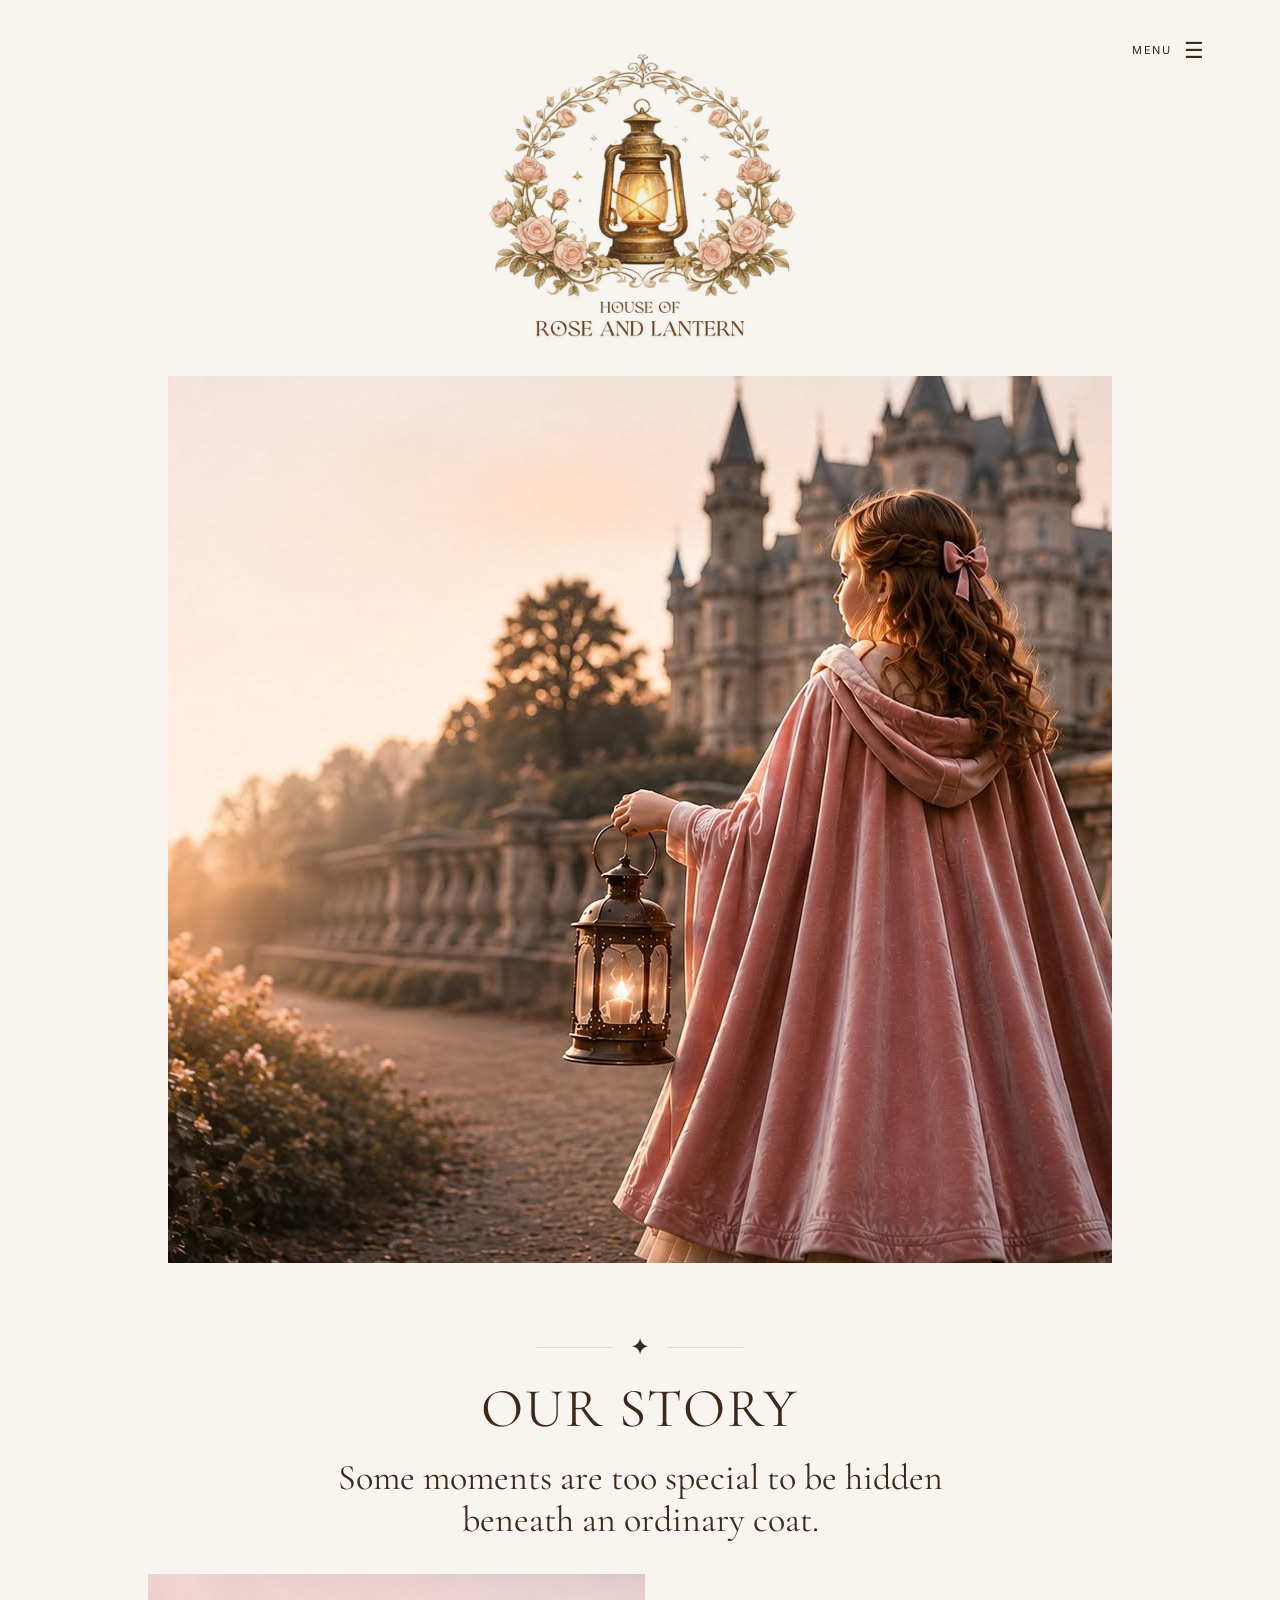
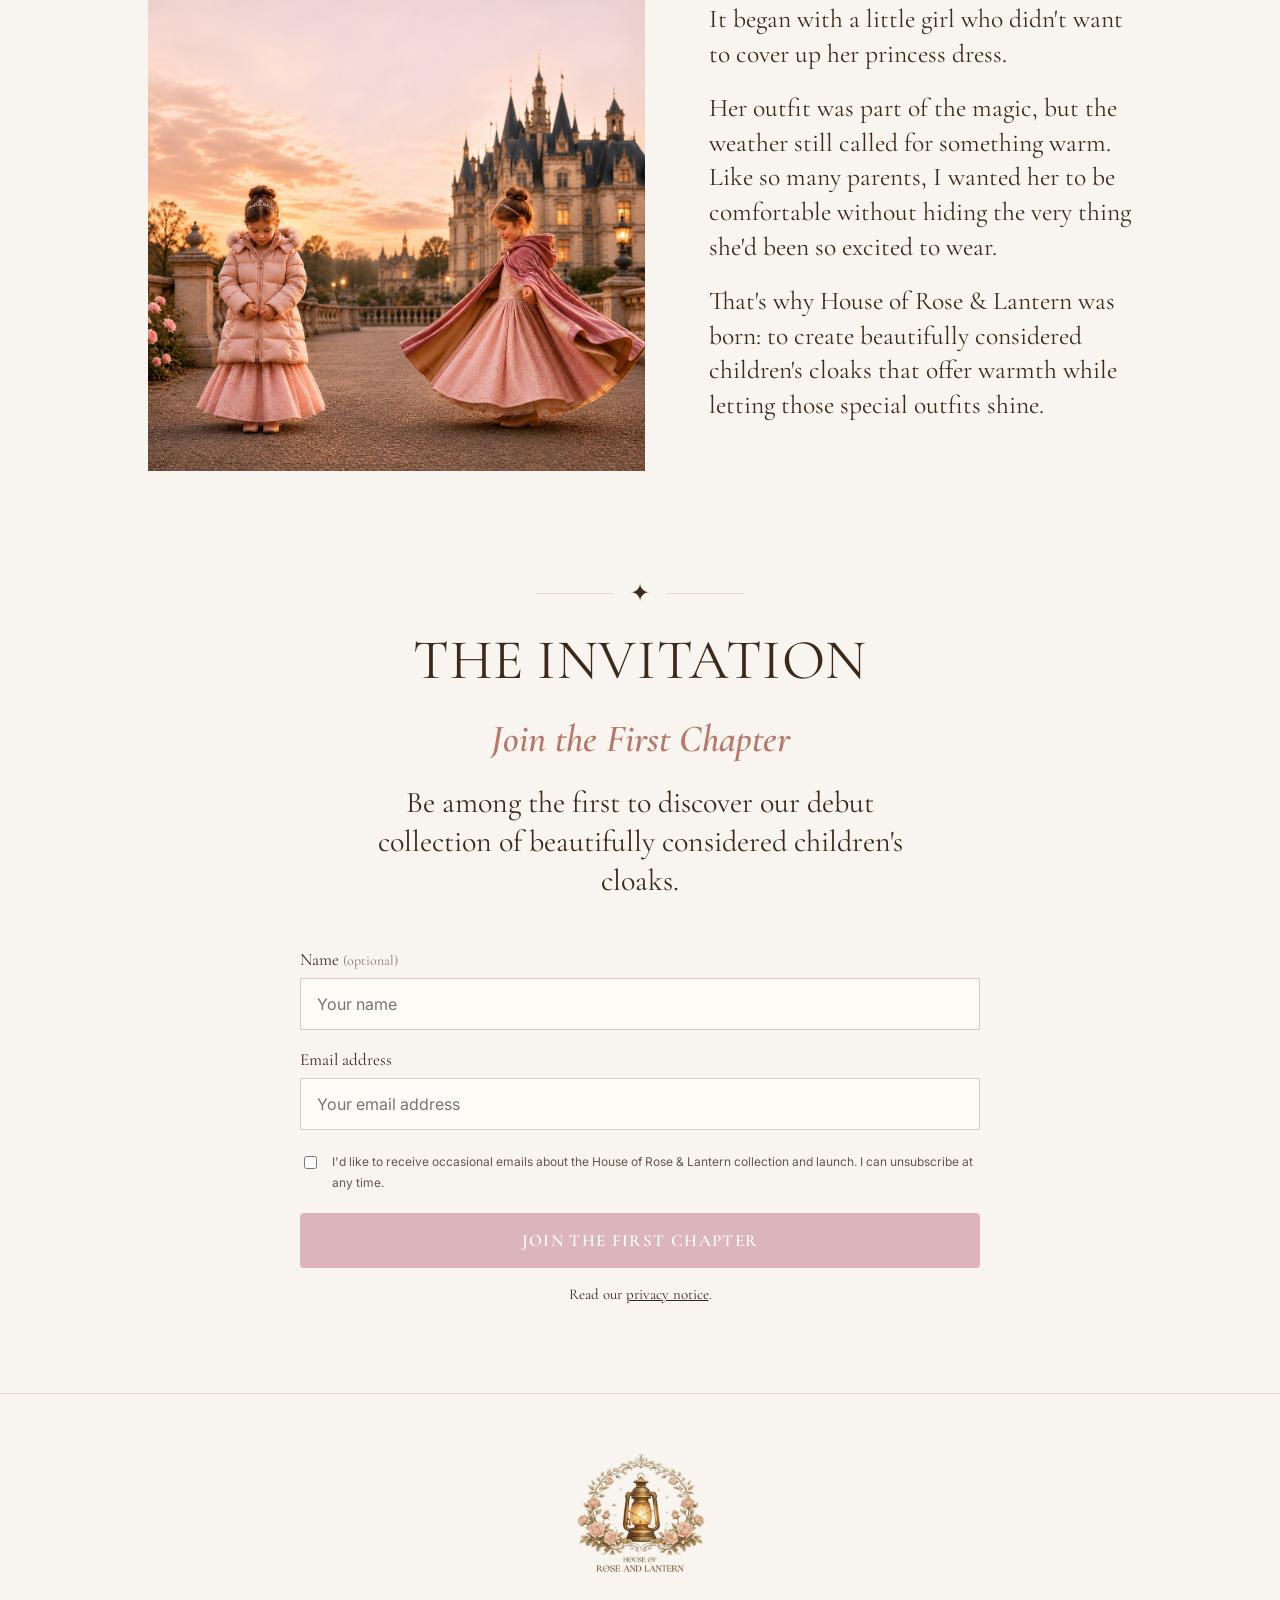
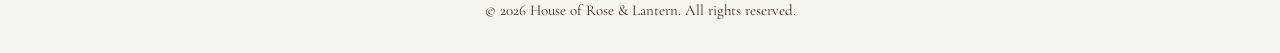
==== commit c3a41d7c: "Add files via upload" ====
--- a/index.html
+++ b/index.html
@@ -39,7 +39,7 @@
       <h1 id="story-heading">OUR STORY</h1>
       <p class="story-lead">Some moments are too special to be hidden beneath an ordinary coat.</p>
       <div class="story-content">
-        <img src="assets/coat-vs-cloak.jpg" alt="The same magical occasion, showing the difference between covering a special dress with a winter coat and wearing a flowing Storybook Cloak" loading="lazy" width="1254" height="1254">
+        <img src="assets/coat-cloak-story-new.jpg" alt="The same magical occasion, showing the difference between covering a special dress with a winter coat and wearing a flowing Storybook Cloak" loading="lazy" width="1254" height="1254">
         <div class="story-text">
           <p>It began with a little girl who didn't want to cover up her princess dress.</p>
           <p>Her outfit was part of the magic, but the weather still called for something warm. Like so many parents, I wanted her to be comfortable without hiding the very thing she'd been so excited to wear.</p>
